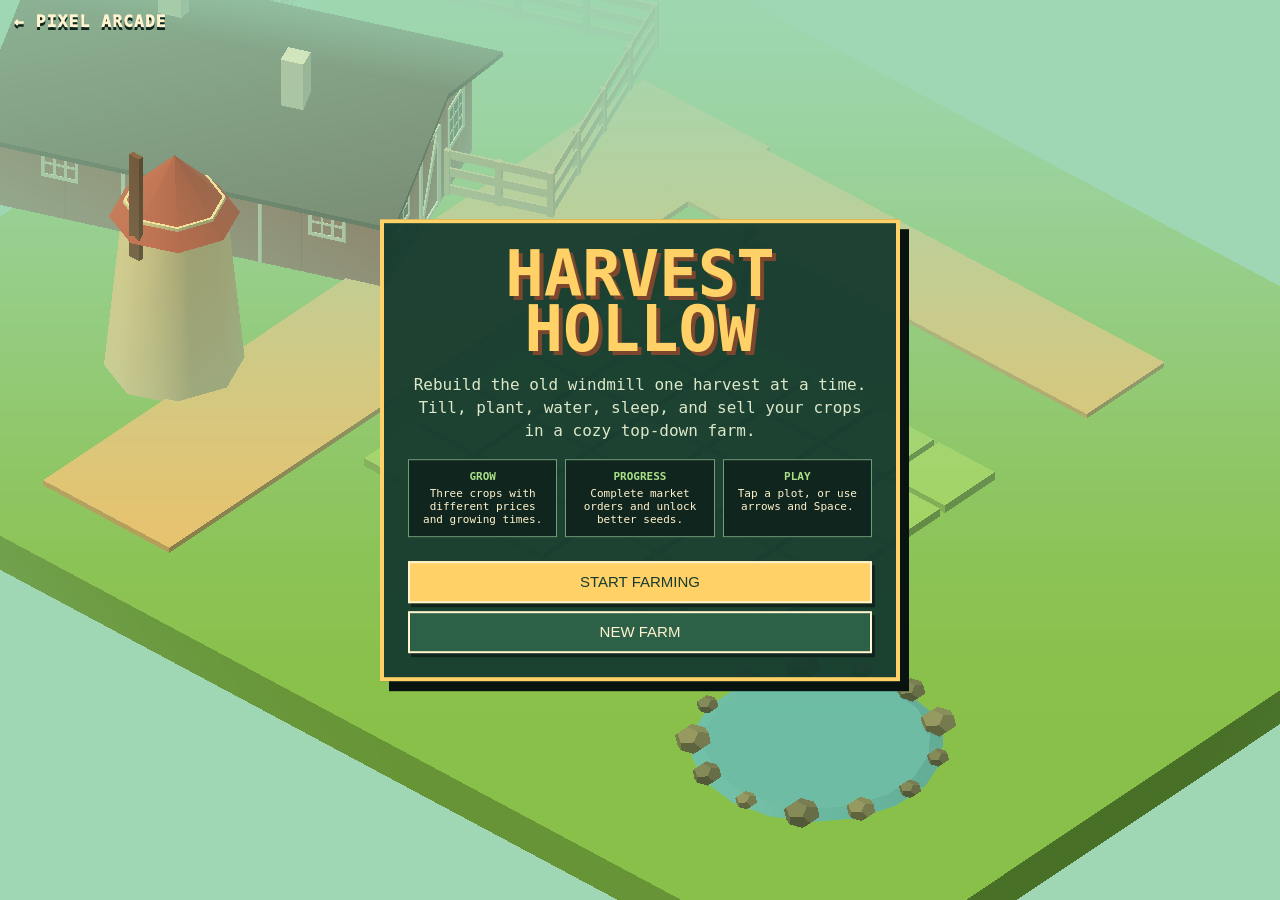
==== farmstead/index.html @ 1263f954 "[verified] feat: add Harvest Hollow farming simulator" ====
<!doctype html>
<html lang="en">
<head>
<meta charset="utf-8">
<meta name="viewport" content="width=device-width,initial-scale=1">
<meta name="theme-color" content="#183a2b">
<title>Harvest Hollow</title>
<style>
:root{color-scheme:dark;--ink:#10251d;--panel:#173c2fef;--cream:#fff4cf;--gold:#ffd166;--leaf:#8bd450;--soil:#8d5a3b;--blue:#65c5e8;--red:#ed6a5a}*{box-sizing:border-box}html,body{margin:0;width:100%;height:100%;overflow:hidden;background:#10251d;color:var(--cream);font-family:ui-monospace,SFMono-Regular,Consolas,monospace}.shell,#game{width:100%;height:100%}.shell{position:relative}#game{display:block;touch-action:none}.hud{position:absolute;inset:0;pointer-events:none}.brand{position:absolute;left:14px;top:12px;color:var(--cream);font-weight:1000;letter-spacing:.08em;text-decoration:none;text-shadow:0 3px #10251d;pointer-events:auto}.stats{position:absolute;left:50%;top:10px;display:flex;gap:9px;transform:translateX(-50%)}.stat{min-width:98px;padding:8px 11px;text-align:center;background:var(--panel);border:2px solid #d4e8b7;box-shadow:4px 5px #10251daa}.stat small{display:block;color:#aadf87;font-size:10px}.stat strong{font-size:15px}.quest{position:absolute;left:14px;top:52px;width:210px;padding:12px;background:var(--panel);border:2px solid var(--gold);box-shadow:4px 5px #10251daa}.quest small{color:var(--gold);font-weight:900}.quest p{margin:5px 0;font-size:12px;line-height:1.35}.progress{height:8px;background:#0d2119;border:1px solid #d4e8b7}.progress span{display:block;height:100%;width:0;background:linear-gradient(90deg,#8bd450,#ffd166)}.actions{position:absolute;right:14px;top:52px;display:grid;width:158px;gap:7px;pointer-events:auto}.actions button,.tool,.panel button{min-height:42px;padding:8px;border:2px solid #fff4cf;background:#2c6047;color:#fff4cf;font:900 12px inherit;cursor:pointer;box-shadow:3px 4px #10251d}.actions button:hover,.tool:hover,.panel button:hover{filter:brightness(1.14)}.toolbelt{position:absolute;left:50%;bottom:14px;display:flex;gap:7px;max-width:calc(100% - 24px);padding:8px;transform:translateX(-50%);background:#173c2fd9;border:3px solid #d4e8b7;box-shadow:6px 7px #10251daa;pointer-events:auto}.tool{position:relative;min-width:82px}.tool.active{color:#173c2f;background:var(--gold);border-color:#fff}.tool:disabled{opacity:.38;cursor:not-allowed}.tool span{display:block;margin-top:2px;font-size:9px;opacity:.8}.pause-toggle{position:absolute;right:14px;bottom:16px;width:46px;height:46px;border:2px solid #fff4cf;border-radius:50%;background:#173c2f;color:#fff4cf;font-weight:1000;pointer-events:auto}.message{position:absolute;left:50%;bottom:92px;max-width:min(480px,calc(100% - 30px));padding:9px 14px;transform:translateX(-50%);background:#10251dea;border:2px solid var(--gold);font-size:12px;font-weight:900;text-align:center;opacity:0;transition:opacity .18s}.message.show{opacity:1}.panel{position:absolute;left:50%;top:50%;width:min(520px,calc(100% - 24px));max-height:calc(100% - 24px);overflow:auto;transform:translate(-50%,-50%);padding:24px;background:#173c2ff5;border:4px solid var(--gold);box-shadow:9px 10px #08130f;text-align:center;pointer-events:auto}.panel h1{margin:0;color:var(--gold);font-size:clamp(38px,8vw,64px);line-height:.86;text-shadow:4px 4px #7d472d}.panel h2{color:#aadf87}.panel p{line-height:1.45;color:#dce8c9}.panel button{width:100%;margin-top:8px;background:var(--gold);color:#173c2f;font-size:15px}.panel .secondary{background:#2c6047;color:var(--cream)}.features{display:grid;grid-template-columns:repeat(3,1fr);gap:8px;margin:16px 0}.feature{padding:10px;background:#10251d;border:1px solid #6f9e78;font-size:11px}.feature strong{display:block;color:#aadf87;margin-bottom:4px}.hidden{display:none!important}
@media(max-width:780px){.brand{font-size:10px}.stats{top:40px;width:calc(100% - 16px);gap:4px}.stat{min-width:0;flex:1;padding:6px 3px}.stat strong{font-size:12px}.quest{left:8px;top:96px;width:170px;padding:8px}.quest p{font-size:10px}.actions{right:8px;top:96px;width:128px}.actions button{min-height:38px;font-size:10px}.toolbelt{bottom:7px;display:grid;grid-template-columns:repeat(6,minmax(0,1fr));gap:3px;width:calc(100% - 12px);max-width:none;padding:5px}.tool{min-width:0;min-height:44px;padding:4px 2px;font-size:9px}.pause-toggle{right:7px;bottom:64px;width:40px;height:40px}.message{bottom:64px}.panel{padding:16px}.features{grid-template-columns:1fr}.panel h1{font-size:40px}}
@media(max-width:430px){.quest{width:148px}.actions{width:112px}.actions button{padding:4px}.stat small{font-size:8px}.stat strong{font-size:10px}}
.menu-mode .stats,.menu-mode .quest,.menu-mode .actions,.menu-mode .toolbelt,.menu-mode .pause-toggle,.menu-mode .message{display:none!important}
</style>
</head>
<body class="menu-mode"><main class="shell"><canvas id="game" aria-label="Top-down 3D farming game"></canvas><div class="hud">
<a class="brand" href="/">← PIXEL ARCADE</a>
<div class="stats"><div class="stat"><small>DAY · WEATHER</small><strong><span id="day">1</span> · <span id="weather">SUNNY</span></strong></div><div class="stat"><small>COINS</small><strong>◈ <span id="coins">60</span></strong></div><div class="stat"><small>ENERGY</small><strong><span id="energy">14</span>/14</strong></div></div>
<section class="quest"><small>MARKET REQUEST</small><p id="order-text">3 turnips → 35 coins</p><button id="deliver-order" type="button">DELIVER ORDER</button><small>WINDMILL FUND · <span id="earnings">0</span>/350</small><div class="progress"><span id="goal-progress"></span></div></section>
<div class="actions"><button id="buy-turnip" type="button">BUY TURNIP · 8</button><button id="buy-carrot" type="button">CARROT · DAY 2</button><button id="buy-pumpkin" type="button">PUMPKIN · DAY 4</button><button id="sell-all" type="button">SELL BASKET</button><button id="end-day" type="button">SLEEP / NEXT DAY</button></div>
<div id="toolbelt" class="toolbelt"><button id="tool-hoe" class="tool active" data-tool="hoe">HOE<span>1</span></button><button id="tool-water" class="tool" data-tool="water">WATER<span>2</span></button><button id="tool-turnip" class="tool" data-tool="turnip">TURNIP<span id="turnip-count">6</span></button><button id="tool-carrot" class="tool" data-tool="carrot">CARROT<span id="carrot-count">0</span></button><button id="tool-pumpkin" class="tool" data-tool="pumpkin">PUMPKIN<span id="pumpkin-count">0</span></button><button id="tool-harvest" class="tool" data-tool="harvest">HARVEST<span>6</span></button></div>
<button id="pause-toggle" class="pause-toggle" type="button" aria-label="Pause game">Ⅱ</button><div id="message" class="message"></div>
<section id="menu" class="panel"><h1>HARVEST<br>HOLLOW</h1><p>Rebuild the old windmill one harvest at a time. Till, plant, water, sleep, and sell your crops in a cozy top-down farm.</p><div class="features"><div class="feature"><strong>GROW</strong>Three crops with different prices and growing times.</div><div class="feature"><strong>PROGRESS</strong>Complete market orders and unlock better seeds.</div><div class="feature"><strong>PLAY</strong>Tap a plot, or use arrows and Space.</div></div><button id="start" type="button">START FARMING</button><button id="new-game" class="secondary" type="button">NEW FARM</button></section>
<section id="pause" class="panel hidden"><h1>PAUSED</h1><p>Your crops and farmer are waiting.</p><button id="resume" type="button">KEEP FARMING</button><button class="secondary menu-return" type="button">MAIN MENU</button></section>
<section id="complete" class="panel hidden"><h1>WINDMILL<br>RESTORED!</h1><p>You brought Harvest Hollow back to life. Keep farming—the market will always have another order.</p><button id="continue" type="button">CONTINUE FARMING</button><button class="secondary menu-return" type="button">MAIN MENU</button></section>
</div></main>
<script>window.__errors=[];addEventListener('error',e=>window.__errors.push(String(e.error||e.message)));addEventListener('unhandledrejection',e=>window.__errors.push(String(e.reason)));window.__game={ready:false,state:'LOADING'};</script><script type="module">import './game.js';</script></body></html>
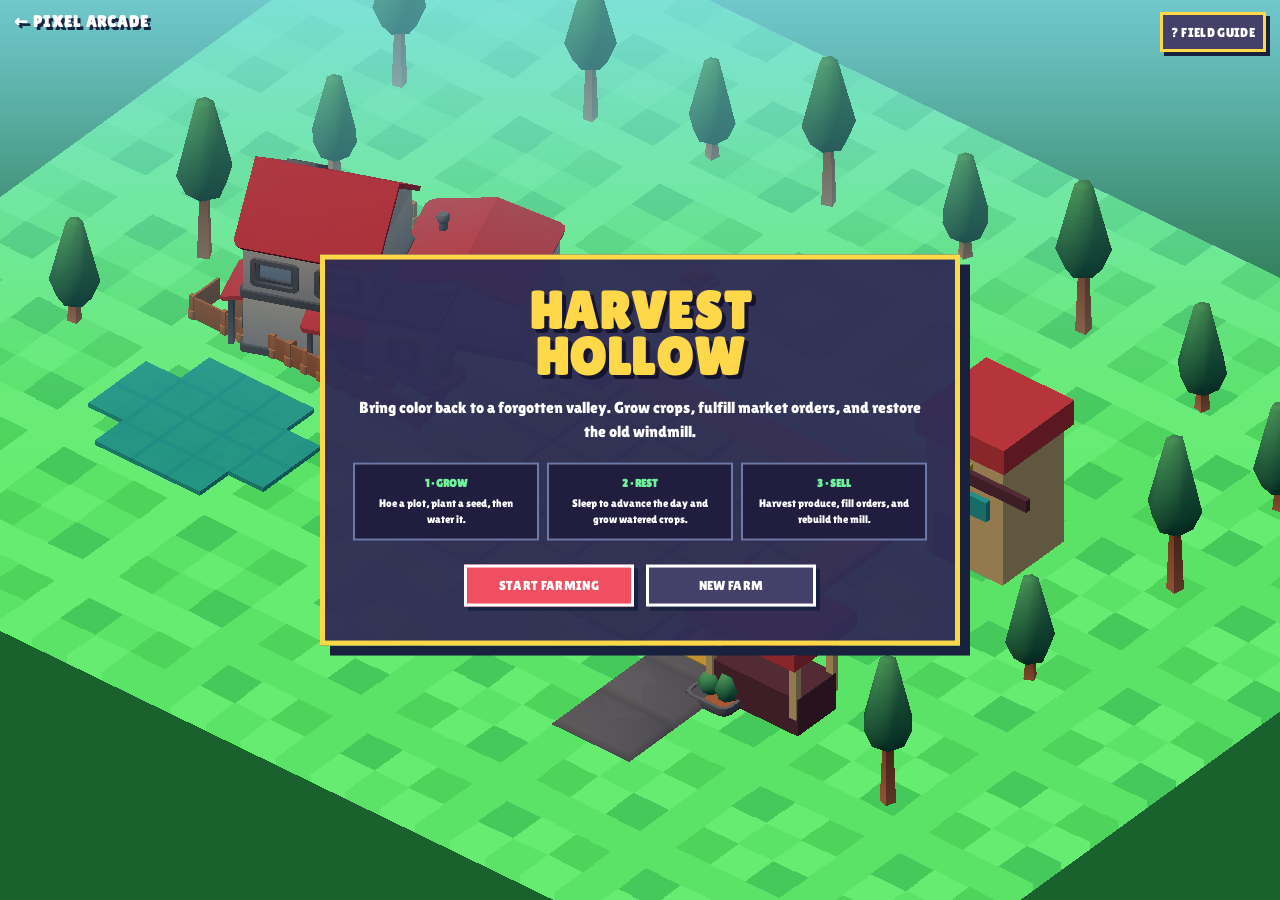
==== commit 3ed37f2e: "[verified] feat: redesign Harvest Hollow as voxel farm" ====
--- a/farmstead/index.html
+++ b/farmstead/index.html
@@ -3,24 +3,26 @@
 <head>
 <meta charset="utf-8">
 <meta name="viewport" content="width=device-width,initial-scale=1">
-<meta name="theme-color" content="#183a2b">
+<meta name="theme-color" content="#44cf70">
 <title>Harvest Hollow</title>
 <style>
-:root{color-scheme:dark;--ink:#10251d;--panel:#173c2fef;--cream:#fff4cf;--gold:#ffd166;--leaf:#8bd450;--soil:#8d5a3b;--blue:#65c5e8;--red:#ed6a5a}*{box-sizing:border-box}html,body{margin:0;width:100%;height:100%;overflow:hidden;background:#10251d;color:var(--cream);font-family:ui-monospace,SFMono-Regular,Consolas,monospace}.shell,#game{width:100%;height:100%}.shell{position:relative}#game{display:block;touch-action:none}.hud{position:absolute;inset:0;pointer-events:none}.brand{position:absolute;left:14px;top:12px;color:var(--cream);font-weight:1000;letter-spacing:.08em;text-decoration:none;text-shadow:0 3px #10251d;pointer-events:auto}.stats{position:absolute;left:50%;top:10px;display:flex;gap:9px;transform:translateX(-50%)}.stat{min-width:98px;padding:8px 11px;text-align:center;background:var(--panel);border:2px solid #d4e8b7;box-shadow:4px 5px #10251daa}.stat small{display:block;color:#aadf87;font-size:10px}.stat strong{font-size:15px}.quest{position:absolute;left:14px;top:52px;width:210px;padding:12px;background:var(--panel);border:2px solid var(--gold);box-shadow:4px 5px #10251daa}.quest small{color:var(--gold);font-weight:900}.quest p{margin:5px 0;font-size:12px;line-height:1.35}.progress{height:8px;background:#0d2119;border:1px solid #d4e8b7}.progress span{display:block;height:100%;width:0;background:linear-gradient(90deg,#8bd450,#ffd166)}.actions{position:absolute;right:14px;top:52px;display:grid;width:158px;gap:7px;pointer-events:auto}.actions button,.tool,.panel button{min-height:42px;padding:8px;border:2px solid #fff4cf;background:#2c6047;color:#fff4cf;font:900 12px inherit;cursor:pointer;box-shadow:3px 4px #10251d}.actions button:hover,.tool:hover,.panel button:hover{filter:brightness(1.14)}.toolbelt{position:absolute;left:50%;bottom:14px;display:flex;gap:7px;max-width:calc(100% - 24px);padding:8px;transform:translateX(-50%);background:#173c2fd9;border:3px solid #d4e8b7;box-shadow:6px 7px #10251daa;pointer-events:auto}.tool{position:relative;min-width:82px}.tool.active{color:#173c2f;background:var(--gold);border-color:#fff}.tool:disabled{opacity:.38;cursor:not-allowed}.tool span{display:block;margin-top:2px;font-size:9px;opacity:.8}.pause-toggle{position:absolute;right:14px;bottom:16px;width:46px;height:46px;border:2px solid #fff4cf;border-radius:50%;background:#173c2f;color:#fff4cf;font-weight:1000;pointer-events:auto}.message{position:absolute;left:50%;bottom:92px;max-width:min(480px,calc(100% - 30px));padding:9px 14px;transform:translateX(-50%);background:#10251dea;border:2px solid var(--gold);font-size:12px;font-weight:900;text-align:center;opacity:0;transition:opacity .18s}.message.show{opacity:1}.panel{position:absolute;left:50%;top:50%;width:min(520px,calc(100% - 24px));max-height:calc(100% - 24px);overflow:auto;transform:translate(-50%,-50%);padding:24px;background:#173c2ff5;border:4px solid var(--gold);box-shadow:9px 10px #08130f;text-align:center;pointer-events:auto}.panel h1{margin:0;color:var(--gold);font-size:clamp(38px,8vw,64px);line-height:.86;text-shadow:4px 4px #7d472d}.panel h2{color:#aadf87}.panel p{line-height:1.45;color:#dce8c9}.panel button{width:100%;margin-top:8px;background:var(--gold);color:#173c2f;font-size:15px}.panel .secondary{background:#2c6047;color:var(--cream)}.features{display:grid;grid-template-columns:repeat(3,1fr);gap:8px;margin:16px 0}.feature{padding:10px;background:#10251d;border:1px solid #6f9e78;font-size:11px}.feature strong{display:block;color:#aadf87;margin-bottom:4px}.hidden{display:none!important}
-@media(max-width:780px){.brand{font-size:10px}.stats{top:40px;width:calc(100% - 16px);gap:4px}.stat{min-width:0;flex:1;padding:6px 3px}.stat strong{font-size:12px}.quest{left:8px;top:96px;width:170px;padding:8px}.quest p{font-size:10px}.actions{right:8px;top:96px;width:128px}.actions button{min-height:38px;font-size:10px}.toolbelt{bottom:7px;display:grid;grid-template-columns:repeat(6,minmax(0,1fr));gap:3px;width:calc(100% - 12px);max-width:none;padding:5px}.tool{min-width:0;min-height:44px;padding:4px 2px;font-size:9px}.pause-toggle{right:7px;bottom:64px;width:40px;height:40px}.message{bottom:64px}.panel{padding:16px}.features{grid-template-columns:1fr}.panel h1{font-size:40px}}
-@media(max-width:430px){.quest{width:148px}.actions{width:112px}.actions button{padding:4px}.stat small{font-size:8px}.stat strong{font-size:10px}}
-.menu-mode .stats,.menu-mode .quest,.menu-mode .actions,.menu-mode .toolbelt,.menu-mode .pause-toggle,.menu-mode .message{display:none!important}
+@font-face{font-family:'Lilita One';src:url('./assets/fonts/LilitaOne-Regular.ttf') format('truetype');font-style:normal;font-weight:400;font-display:swap}
+:root{color-scheme:dark;--ink:#18213e;--panel:#202a52f2;--cream:#ffffff;--gold:#ffd84a;--leaf:#70f29b;--soil:#a95843;--blue:#32cbd8;--coral:#f04f61;--lav:#6f79a8}*{box-sizing:border-box}html,body{margin:0;width:100%;height:100%;overflow:hidden;background:var(--ink);color:var(--cream);font-family:'Lilita One',system-ui,sans-serif}button{font-family:'Lilita One',system-ui,sans-serif;letter-spacing:.025em}.shell,#game{width:100%;height:100%}.shell{position:relative}#game{display:block;touch-action:none;image-rendering:auto}.hud{position:absolute;inset:0;pointer-events:none}.brand{position:absolute;left:14px;top:12px;color:var(--cream);font-weight:1000;letter-spacing:.08em;text-decoration:none;text-shadow:3px 3px var(--ink);pointer-events:auto}.stats{position:absolute;left:50%;top:10px;display:flex;gap:8px;transform:translateX(-50%)}.stat{min-width:104px;padding:8px 11px;text-align:center;background:var(--panel);border:3px solid var(--gold);box-shadow:5px 5px var(--ink)}.stat small{display:block;color:var(--leaf);font-size:10px}.stat strong{font-size:15px}.quest{pointer-events:auto;position:absolute;left:14px;top:54px;width:210px;padding:12px;background:var(--panel);border:3px solid var(--gold);box-shadow:5px 5px var(--ink)}.quest small{color:var(--gold);font-weight:900}.quest p{margin:5px 0;font-size:12px;line-height:1.35}#deliver-order{display:block;width:100%;min-height:32px;margin:5px 0 7px;padding:4px 6px;border:2px solid var(--cream);background:#626282;color:var(--cream);cursor:pointer;box-shadow:3px 3px var(--ink)}.progress{height:9px;background:#17142e;border:2px solid var(--cream)}.progress span{display:block;height:100%;width:0;background:linear-gradient(90deg,var(--leaf),var(--gold))}.actions{position:absolute;right:14px;top:99px;display:grid;width:160px;gap:7px;pointer-events:auto}.actions button,.tool,.panel button,.guide-button{min-height:42px;padding:8px;border:3px solid var(--cream);background:#44406a;color:var(--cream);font:900 12px inherit;cursor:pointer;box-shadow:4px 4px var(--ink)}.actions button:hover,.tool:hover,.panel button:hover,.guide-button:hover{background:#5b5683}.guide-button{position:absolute;right:14px;top:12px;pointer-events:auto;border-color:var(--gold);min-height:40px}.toolbelt{position:absolute;left:50%;bottom:14px;display:flex;gap:6px;max-width:calc(100% - 24px);padding:8px;transform:translateX(-50%);background:var(--panel);border:3px solid var(--gold);box-shadow:6px 6px var(--ink);pointer-events:auto}.tool{position:relative;min-width:82px;min-height:50px}.tool span{display:block;color:var(--leaf);font-size:10px}.tool.active{background:var(--coral);border-color:var(--gold);transform:translateY(-3px)}button:disabled{opacity:.45;cursor:not-allowed}.pause-toggle{position:absolute;right:16px;bottom:16px;width:44px;height:44px;border:3px solid var(--gold);background:var(--panel);color:var(--cream);font:bold 19px inherit;box-shadow:4px 4px var(--ink);pointer-events:auto}.message{position:absolute;left:50%;bottom:90px;max-width:min(520px,calc(100% - 28px));padding:10px 14px;transform:translate(-50%,16px);opacity:0;background:var(--panel);border:3px solid var(--gold);box-shadow:4px 4px var(--ink);font-weight:900;text-align:center;transition:.15s}.message.show{opacity:1;transform:translate(-50%,0)}.panel{position:absolute;left:50%;top:50%;width:min(640px,calc(100% - 28px));padding:28px;transform:translate(-50%,-50%);background:#302d56f5;border:5px solid var(--gold);box-shadow:10px 10px var(--ink);text-align:center;pointer-events:auto}.panel.hidden{display:none}.panel h1{margin:0;color:var(--gold);font-size:52px;line-height:.88;letter-spacing:.03em;text-shadow:4px 4px #15142e}.panel p{line-height:1.55}.panel button{margin:6px;min-width:170px;background:var(--coral)}.panel button.secondary{background:#44406a}.features{display:grid;grid-template-columns:repeat(3,1fr);gap:8px;margin:18px 0}.feature{padding:11px;background:#201d3e;border:2px solid var(--lav);font-size:11px;line-height:1.45}.feature strong{display:block;color:var(--leaf);margin-bottom:4px}.guide-panel{text-align:left}.guide-panel h1{text-align:center;font-size:42px}.guide-grid{display:grid;grid-template-columns:repeat(2,1fr);gap:10px;margin:16px 0}.guide-step{padding:12px;background:#201d3e;border:2px solid var(--lav);font-size:12px;line-height:1.5}.guide-step strong{display:block;color:var(--gold);font-size:14px}.tutorial{position:absolute;left:14px;bottom:94px;width:min(430px,calc(100% - 24px));padding:16px;transform:none;background:#302d56f7;border:4px solid var(--gold);box-shadow:7px 7px var(--ink);pointer-events:auto}.tutorial.hidden{display:none}.tutorial small{color:var(--leaf);font-weight:900}.tutorial h2{margin:4px 0 8px;color:var(--gold);font-size:18px}.tutorial p{margin:0 0 10px;font-size:12px;line-height:1.45}.tutorial button{padding:8px 12px;border:2px solid var(--cream);background:var(--coral);color:white;font:bold 11px inherit;cursor:pointer}.tutorial .skip{float:right;background:#44406a}.menu-mode .stats,.menu-mode .quest,.menu-mode .actions,.menu-mode .toolbelt,.menu-mode .pause-toggle,.menu-mode .message{display:none!important}
+@media(max-width:780px){.brand{font-size:10px}.guide-button{top:8px;right:8px;min-height:34px;padding:5px 8px;font-size:9px}.stats{top:42px;width:calc(100% - 16px);gap:4px}.stat{min-width:0;flex:1;padding:6px 3px;border-width:2px}.stat strong{font-size:11px}.quest{left:8px;top:94px;width:158px;padding:8px;border-width:2px}.quest p{font-size:9px}.actions{right:8px;top:94px;width:118px}.actions button{min-height:36px;padding:4px;font-size:9px;border-width:2px}.toolbelt{bottom:7px;display:grid;grid-template-columns:repeat(6,minmax(0,1fr));gap:3px;width:calc(100% - 12px);max-width:none;padding:5px;border-width:2px}.tool{min-width:0;min-height:44px;padding:4px 1px;font-size:8px;border-width:2px}.pause-toggle{right:7px;bottom:62px;width:40px;height:40px}.message{bottom:62px}.panel{padding:16px}.panel h1{font-size:38px}.features,.guide-grid{grid-template-columns:1fr}.tutorial{left:50%;bottom:62px;padding:12px;transform:translateX(-50%)}.tutorial h2{font-size:15px}.tutorial p{font-size:10px}}
 </style>
 </head>
-<body class="menu-mode"><main class="shell"><canvas id="game" aria-label="Top-down 3D farming game"></canvas><div class="hud">
+<body class="menu-mode" data-aesthetic="voxel-farm"><main class="shell"><canvas id="game" aria-label="Colorful 3D voxel farming game"></canvas><div class="hud">
 <a class="brand" href="/">← PIXEL ARCADE</a>
 <div class="stats"><div class="stat"><small>DAY · WEATHER</small><strong><span id="day">1</span> · <span id="weather">SUNNY</span></strong></div><div class="stat"><small>COINS</small><strong>◈ <span id="coins">60</span></strong></div><div class="stat"><small>ENERGY</small><strong><span id="energy">14</span>/14</strong></div></div>
-<section class="quest"><small>MARKET REQUEST</small><p id="order-text">3 turnips → 35 coins</p><button id="deliver-order" type="button">DELIVER ORDER</button><small>WINDMILL FUND · <span id="earnings">0</span>/350</small><div class="progress"><span id="goal-progress"></span></div></section>
+<section class="quest"><small>HARVEST BOARD</small><p id="order-text">3 turnips → 35 coins</p><button id="deliver-order" type="button">DELIVER ORDER</button><small>RESTORE THE MILL · <span id="earnings">0</span>/350</small><div class="progress"><span id="goal-progress"></span></div></section>
+<button id="guide-open" class="guide-button" type="button">? FIELD GUIDE</button>
 <div class="actions"><button id="buy-turnip" type="button">BUY TURNIP · 8</button><button id="buy-carrot" type="button">CARROT · DAY 2</button><button id="buy-pumpkin" type="button">PUMPKIN · DAY 4</button><button id="sell-all" type="button">SELL BASKET</button><button id="end-day" type="button">SLEEP / NEXT DAY</button></div>
 <div id="toolbelt" class="toolbelt"><button id="tool-hoe" class="tool active" data-tool="hoe">HOE<span>1</span></button><button id="tool-water" class="tool" data-tool="water">WATER<span>2</span></button><button id="tool-turnip" class="tool" data-tool="turnip">TURNIP<span id="turnip-count">6</span></button><button id="tool-carrot" class="tool" data-tool="carrot">CARROT<span id="carrot-count">0</span></button><button id="tool-pumpkin" class="tool" data-tool="pumpkin">PUMPKIN<span id="pumpkin-count">0</span></button><button id="tool-harvest" class="tool" data-tool="harvest">HARVEST<span>6</span></button></div>
 <button id="pause-toggle" class="pause-toggle" type="button" aria-label="Pause game">Ⅱ</button><div id="message" class="message"></div>
-<section id="menu" class="panel"><h1>HARVEST<br>HOLLOW</h1><p>Rebuild the old windmill one harvest at a time. Till, plant, water, sleep, and sell your crops in a cozy top-down farm.</p><div class="features"><div class="feature"><strong>GROW</strong>Three crops with different prices and growing times.</div><div class="feature"><strong>PROGRESS</strong>Complete market orders and unlock better seeds.</div><div class="feature"><strong>PLAY</strong>Tap a plot, or use arrows and Space.</div></div><button id="start" type="button">START FARMING</button><button id="new-game" class="secondary" type="button">NEW FARM</button></section>
+<section id="menu" class="panel"><h1>HARVEST<br>HOLLOW</h1><p>Bring color back to a forgotten valley. Grow crops, fulfill market orders, and restore the old windmill.</p><div class="features"><div class="feature"><strong>1 · GROW</strong>Hoe a plot, plant a seed, then water it.</div><div class="feature"><strong>2 · REST</strong>Sleep to advance the day and grow watered crops.</div><div class="feature"><strong>3 · SELL</strong>Harvest produce, fill orders, and rebuild the mill.</div></div><button id="start" type="button">START FARMING</button><button id="new-game" class="secondary" type="button">NEW FARM</button></section>
 <section id="pause" class="panel hidden"><h1>PAUSED</h1><p>Your crops and farmer are waiting.</p><button id="resume" type="button">KEEP FARMING</button><button class="secondary menu-return" type="button">MAIN MENU</button></section>
 <section id="complete" class="panel hidden"><h1>WINDMILL<br>RESTORED!</h1><p>You brought Harvest Hollow back to life. Keep farming—the market will always have another order.</p><button id="continue" type="button">CONTINUE FARMING</button><button class="secondary menu-return" type="button">MAIN MENU</button></section>
+<section id="field-guide" class="panel guide-panel hidden"><h1>FIELD GUIDE</h1><div class="guide-grid"><div class="guide-step"><strong>1 · HOE</strong>Select HOE, then tap a grass plot.</div><div class="guide-step"><strong>2 · PLANT</strong>Select a seed and tap tilled soil.</div><div class="guide-step"><strong>3 · WATER</strong>Water every planted crop before sleeping.</div><div class="guide-step"><strong>4 · REST</strong>Use SLEEP / NEXT DAY to grow watered crops.</div><div class="guide-step"><strong>5 · HARVEST</strong>Pick mature crops, then sell or deliver orders.</div></div><p><b>Desktop:</b> arrows/WASD select plots, 1–6 choose tools, Space acts, P pauses.<br><b>Mobile:</b> choose a tool and tap a plot.</p><button id="guide-close" type="button">BACK TO FARM</button></section>
+<section id="tutorial" class="tutorial hidden"><small id="tutorial-progress">FIRST HARVEST · 1/5</small><h2 id="tutorial-title">HOE YOUR FIRST PLOT</h2><p id="tutorial-copy">Select HOE, then tap the glowing field plot.</p><button id="tutorial-next" type="button">NEXT TIP</button><button id="tutorial-skip" class="skip" type="button">SKIP GUIDE</button></section>
 </div></main>
 <script>window.__errors=[];addEventListener('error',e=>window.__errors.push(String(e.error||e.message)));addEventListener('unhandledrejection',e=>window.__errors.push(String(e.reason)));window.__game={ready:false,state:'LOADING'};</script><script type="module">import './game.js';</script></body></html>
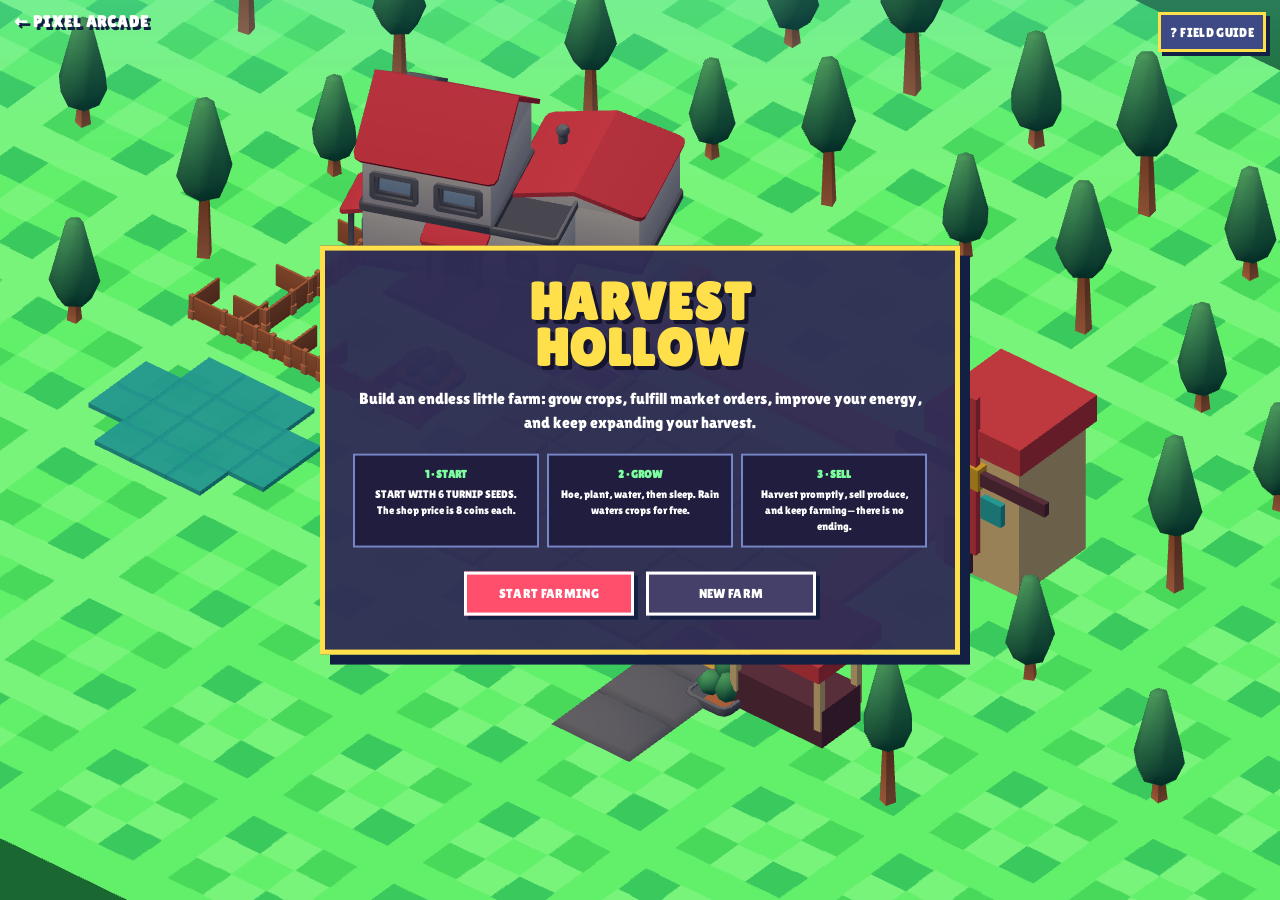
==== commit 58100962: "[verified] feat: expand Harvest Hollow endless farming" ====
--- a/farmstead/index.html
+++ b/farmstead/index.html
@@ -7,22 +7,22 @@
 <title>Harvest Hollow</title>
 <style>
 @font-face{font-family:'Lilita One';src:url('./assets/fonts/LilitaOne-Regular.ttf') format('truetype');font-style:normal;font-weight:400;font-display:swap}
-:root{color-scheme:dark;--ink:#18213e;--panel:#202a52f2;--cream:#ffffff;--gold:#ffd84a;--leaf:#70f29b;--soil:#a95843;--blue:#32cbd8;--coral:#f04f61;--lav:#6f79a8}*{box-sizing:border-box}html,body{margin:0;width:100%;height:100%;overflow:hidden;background:var(--ink);color:var(--cream);font-family:'Lilita One',system-ui,sans-serif}button{font-family:'Lilita One',system-ui,sans-serif;letter-spacing:.025em}.shell,#game{width:100%;height:100%}.shell{position:relative}#game{display:block;touch-action:none;image-rendering:auto}.hud{position:absolute;inset:0;pointer-events:none}.brand{position:absolute;left:14px;top:12px;color:var(--cream);font-weight:1000;letter-spacing:.08em;text-decoration:none;text-shadow:3px 3px var(--ink);pointer-events:auto}.stats{position:absolute;left:50%;top:10px;display:flex;gap:8px;transform:translateX(-50%)}.stat{min-width:104px;padding:8px 11px;text-align:center;background:var(--panel);border:3px solid var(--gold);box-shadow:5px 5px var(--ink)}.stat small{display:block;color:var(--leaf);font-size:10px}.stat strong{font-size:15px}.quest{pointer-events:auto;position:absolute;left:14px;top:54px;width:210px;padding:12px;background:var(--panel);border:3px solid var(--gold);box-shadow:5px 5px var(--ink)}.quest small{color:var(--gold);font-weight:900}.quest p{margin:5px 0;font-size:12px;line-height:1.35}#deliver-order{display:block;width:100%;min-height:32px;margin:5px 0 7px;padding:4px 6px;border:2px solid var(--cream);background:#626282;color:var(--cream);cursor:pointer;box-shadow:3px 3px var(--ink)}.progress{height:9px;background:#17142e;border:2px solid var(--cream)}.progress span{display:block;height:100%;width:0;background:linear-gradient(90deg,var(--leaf),var(--gold))}.actions{position:absolute;right:14px;top:99px;display:grid;width:160px;gap:7px;pointer-events:auto}.actions button,.tool,.panel button,.guide-button{min-height:42px;padding:8px;border:3px solid var(--cream);background:#44406a;color:var(--cream);font:900 12px inherit;cursor:pointer;box-shadow:4px 4px var(--ink)}.actions button:hover,.tool:hover,.panel button:hover,.guide-button:hover{background:#5b5683}.guide-button{position:absolute;right:14px;top:12px;pointer-events:auto;border-color:var(--gold);min-height:40px}.toolbelt{position:absolute;left:50%;bottom:14px;display:flex;gap:6px;max-width:calc(100% - 24px);padding:8px;transform:translateX(-50%);background:var(--panel);border:3px solid var(--gold);box-shadow:6px 6px var(--ink);pointer-events:auto}.tool{position:relative;min-width:82px;min-height:50px}.tool span{display:block;color:var(--leaf);font-size:10px}.tool.active{background:var(--coral);border-color:var(--gold);transform:translateY(-3px)}button:disabled{opacity:.45;cursor:not-allowed}.pause-toggle{position:absolute;right:16px;bottom:16px;width:44px;height:44px;border:3px solid var(--gold);background:var(--panel);color:var(--cream);font:bold 19px inherit;box-shadow:4px 4px var(--ink);pointer-events:auto}.message{position:absolute;left:50%;bottom:90px;max-width:min(520px,calc(100% - 28px));padding:10px 14px;transform:translate(-50%,16px);opacity:0;background:var(--panel);border:3px solid var(--gold);box-shadow:4px 4px var(--ink);font-weight:900;text-align:center;transition:.15s}.message.show{opacity:1;transform:translate(-50%,0)}.panel{position:absolute;left:50%;top:50%;width:min(640px,calc(100% - 28px));padding:28px;transform:translate(-50%,-50%);background:#302d56f5;border:5px solid var(--gold);box-shadow:10px 10px var(--ink);text-align:center;pointer-events:auto}.panel.hidden{display:none}.panel h1{margin:0;color:var(--gold);font-size:52px;line-height:.88;letter-spacing:.03em;text-shadow:4px 4px #15142e}.panel p{line-height:1.55}.panel button{margin:6px;min-width:170px;background:var(--coral)}.panel button.secondary{background:#44406a}.features{display:grid;grid-template-columns:repeat(3,1fr);gap:8px;margin:18px 0}.feature{padding:11px;background:#201d3e;border:2px solid var(--lav);font-size:11px;line-height:1.45}.feature strong{display:block;color:var(--leaf);margin-bottom:4px}.guide-panel{text-align:left}.guide-panel h1{text-align:center;font-size:42px}.guide-grid{display:grid;grid-template-columns:repeat(2,1fr);gap:10px;margin:16px 0}.guide-step{padding:12px;background:#201d3e;border:2px solid var(--lav);font-size:12px;line-height:1.5}.guide-step strong{display:block;color:var(--gold);font-size:14px}.tutorial{position:absolute;left:14px;bottom:94px;width:min(430px,calc(100% - 24px));padding:16px;transform:none;background:#302d56f7;border:4px solid var(--gold);box-shadow:7px 7px var(--ink);pointer-events:auto}.tutorial.hidden{display:none}.tutorial small{color:var(--leaf);font-weight:900}.tutorial h2{margin:4px 0 8px;color:var(--gold);font-size:18px}.tutorial p{margin:0 0 10px;font-size:12px;line-height:1.45}.tutorial button{padding:8px 12px;border:2px solid var(--cream);background:var(--coral);color:white;font:bold 11px inherit;cursor:pointer}.tutorial .skip{float:right;background:#44406a}.menu-mode .stats,.menu-mode .quest,.menu-mode .actions,.menu-mode .toolbelt,.menu-mode .pause-toggle,.menu-mode .message{display:none!important}
-@media(max-width:780px){.brand{font-size:10px}.guide-button{top:8px;right:8px;min-height:34px;padding:5px 8px;font-size:9px}.stats{top:42px;width:calc(100% - 16px);gap:4px}.stat{min-width:0;flex:1;padding:6px 3px;border-width:2px}.stat strong{font-size:11px}.quest{left:8px;top:94px;width:158px;padding:8px;border-width:2px}.quest p{font-size:9px}.actions{right:8px;top:94px;width:118px}.actions button{min-height:36px;padding:4px;font-size:9px;border-width:2px}.toolbelt{bottom:7px;display:grid;grid-template-columns:repeat(6,minmax(0,1fr));gap:3px;width:calc(100% - 12px);max-width:none;padding:5px;border-width:2px}.tool{min-width:0;min-height:44px;padding:4px 1px;font-size:8px;border-width:2px}.pause-toggle{right:7px;bottom:62px;width:40px;height:40px}.message{bottom:62px}.panel{padding:16px}.panel h1{font-size:38px}.features,.guide-grid{grid-template-columns:1fr}.tutorial{left:50%;bottom:62px;padding:12px;transform:translateX(-50%)}.tutorial h2{font-size:15px}.tutorial p{font-size:10px}}
+:root{color-scheme:dark;--ink:#132044;--panel:#1b2858f5;--cream:#ffffff;--gold:#ffe04b;--leaf:#7dff9d;--soil:#bd543e;--blue:#28d9eb;--coral:#ff4f6d;--lav:#7786c7}*{box-sizing:border-box}html,body{margin:0;width:100%;height:100%;overflow:hidden;background:var(--ink);color:var(--cream);font-family:'Lilita One',system-ui,sans-serif}button{font-family:'Lilita One',system-ui,sans-serif;letter-spacing:.025em}.shell,#game{width:100%;height:100%}.shell{position:relative}#game{display:block;touch-action:none;image-rendering:auto}.hud{position:absolute;inset:0;pointer-events:none}.brand{position:absolute;left:14px;top:12px;color:var(--cream);font-weight:1000;letter-spacing:.08em;text-decoration:none;text-shadow:3px 3px var(--ink);pointer-events:auto}.stats{position:absolute;left:50%;top:10px;display:flex;gap:8px;transform:translateX(-50%)}.stat{min-width:104px;padding:8px 11px;text-align:center;background:var(--panel);border:3px solid var(--gold);box-shadow:5px 5px var(--ink)}.stat small{display:block;color:var(--leaf);font-size:12px}.stat strong{font-size:17px}.quest{pointer-events:auto;position:absolute;left:14px;top:54px;width:210px;padding:12px;background:var(--panel);border:3px solid var(--gold);box-shadow:5px 5px var(--ink)}.quest small{color:var(--gold);font-weight:900}.quest p{margin:6px 0;font-size:14px;line-height:1.35}#deliver-order{display:block;width:100%;min-height:32px;margin:5px 0 7px;padding:4px 6px;border:2px solid var(--cream);background:#626282;color:var(--cream);cursor:pointer;box-shadow:3px 3px var(--ink)}.progress{height:9px;background:#17142e;border:2px solid var(--cream)}.progress span{display:block;height:100%;width:0;background:linear-gradient(90deg,var(--leaf),var(--gold))}.actions{position:absolute;right:14px;top:99px;display:grid;width:160px;gap:7px;pointer-events:auto}.actions button,.tool,.panel button,.guide-button{min-height:44px;padding:9px;border:3px solid var(--cream);background:#3d4a86;color:var(--cream);font:900 13px inherit;cursor:pointer;box-shadow:4px 4px var(--ink)}.actions button:hover,.tool:hover,.panel button:hover,.guide-button:hover{background:#5b5683}.guide-button{position:absolute;right:14px;top:12px;pointer-events:auto;border-color:var(--gold);min-height:40px}.toolbelt{position:absolute;left:50%;bottom:14px;display:flex;gap:6px;max-width:calc(100% - 24px);padding:8px;transform:translateX(-50%);background:var(--panel);border:3px solid var(--gold);box-shadow:6px 6px var(--ink);pointer-events:auto}.tool{position:relative;min-width:82px;min-height:50px}.tool span{display:block;color:var(--leaf);font-size:10px}.tool.active{background:var(--coral);border-color:var(--gold);transform:translateY(-3px)}button:disabled{opacity:.45;cursor:not-allowed}.pause-toggle{position:absolute;right:16px;bottom:16px;width:44px;height:44px;border:3px solid var(--gold);background:var(--panel);color:var(--cream);font:bold 19px inherit;box-shadow:4px 4px var(--ink);pointer-events:auto}.message{position:absolute;left:50%;bottom:90px;max-width:min(520px,calc(100% - 28px));padding:10px 14px;transform:translate(-50%,16px);opacity:0;background:var(--panel);border:3px solid var(--gold);box-shadow:4px 4px var(--ink);font-weight:900;text-align:center;transition:.15s}.message.show{opacity:1;transform:translate(-50%,0)}.panel{position:absolute;left:50%;top:50%;width:min(640px,calc(100% - 28px));padding:28px;transform:translate(-50%,-50%);background:#302d56f5;border:5px solid var(--gold);box-shadow:10px 10px var(--ink);text-align:center;pointer-events:auto}.panel.hidden{display:none}.panel h1{margin:0;color:var(--gold);font-size:52px;line-height:.88;letter-spacing:.03em;text-shadow:4px 4px #15142e}.panel p{line-height:1.55}.panel button{margin:6px;min-width:170px;background:var(--coral)}.panel button.secondary{background:#44406a}.features{display:grid;grid-template-columns:repeat(3,1fr);gap:8px;margin:18px 0}.feature{padding:11px;background:#201d3e;border:2px solid var(--lav);font-size:11px;line-height:1.45}.feature strong{display:block;color:var(--leaf);margin-bottom:4px}.guide-panel{text-align:left}.guide-panel h1{text-align:center;font-size:42px}.guide-grid{display:grid;grid-template-columns:repeat(2,1fr);gap:10px;margin:16px 0}.guide-step{padding:12px;background:#201d3e;border:2px solid var(--lav);font-size:12px;line-height:1.5}.guide-step strong{display:block;color:var(--gold);font-size:14px}.tutorial{position:absolute;left:14px;bottom:94px;width:min(430px,calc(100% - 24px));padding:16px;transform:none;background:#302d56f7;border:4px solid var(--gold);box-shadow:7px 7px var(--ink);pointer-events:auto}.tutorial.hidden{display:none}.tutorial small{color:var(--leaf);font-weight:900}.tutorial h2{margin:4px 0 8px;color:var(--gold);font-size:18px}.tutorial p{margin:0 0 10px;font-size:12px;line-height:1.45}.tutorial button{padding:8px 12px;border:2px solid var(--cream);background:var(--coral);color:white;font:bold 11px inherit;cursor:pointer}.tutorial .skip{float:right;background:#44406a}.menu-mode .stats,.menu-mode .quest,.menu-mode .actions,.menu-mode .toolbelt,.menu-mode .pause-toggle,.menu-mode .message{display:none!important}.night-transition{position:absolute;inset:0;z-index:30;display:flex;flex-direction:column;align-items:center;justify-content:center;gap:8px;opacity:0;visibility:hidden;background:radial-gradient(circle at 50% 25%,#35477ad9,#090e2bf5 72%);color:#ffe68a;font-size:42px;letter-spacing:.08em;text-shadow:4px 4px #090e2b;transition:opacity .28s,visibility 0s linear .28s;pointer-events:none}.night-transition span{color:#fff;font-size:18px;letter-spacing:.03em}.night-transition.show{opacity:1;visibility:visible;transition:opacity .28s;pointer-events:auto}
+@media(max-width:780px){.brand{font-size:11px}.guide-button{top:8px;right:8px;min-height:38px;padding:6px 9px;font-size:10px}.stats{top:44px;width:calc(100% - 16px);gap:4px}.stat{min-width:0;flex:1;padding:7px 3px;border-width:2px}.stat small{font-size:10px}.stat strong{font-size:13px}.quest{left:8px;top:101px;width:174px;padding:9px;border-width:2px}.quest small{font-size:11px}.quest p{font-size:11px}.actions{right:8px;top:101px;width:132px}.actions button{min-height:44px;padding:5px;font-size:10px;border-width:2px}.toolbelt{bottom:7px;display:grid;grid-template-columns:repeat(6,minmax(0,1fr));gap:3px;width:calc(100% - 12px);max-width:none;padding:5px;border-width:2px}.tool{min-width:0;min-height:48px;padding:4px 1px;font-size:9px;border-width:2px}.tool span{font-size:10px}.pause-toggle{right:7px;bottom:66px;width:44px;height:44px}.message{bottom:68px;font-size:13px}.panel{max-height:calc(100% - 20px);overflow:auto;padding:16px}.panel h1{font-size:40px}.panel p{font-size:14px}.features,.guide-grid{grid-template-columns:1fr}.feature,.guide-step{font-size:13px}.guide-step strong{font-size:15px}.tutorial{left:50%;bottom:68px;padding:13px;transform:translateX(-50%)}.tutorial h2{font-size:17px}.tutorial p{font-size:12px}.night-transition{font-size:34px}.night-transition span{font-size:16px}}
 </style>
 </head>
 <body class="menu-mode" data-aesthetic="voxel-farm"><main class="shell"><canvas id="game" aria-label="Colorful 3D voxel farming game"></canvas><div class="hud">
 <a class="brand" href="/">← PIXEL ARCADE</a>
-<div class="stats"><div class="stat"><small>DAY · WEATHER</small><strong><span id="day">1</span> · <span id="weather">SUNNY</span></strong></div><div class="stat"><small>COINS</small><strong>◈ <span id="coins">60</span></strong></div><div class="stat"><small>ENERGY</small><strong><span id="energy">14</span>/14</strong></div></div>
-<section class="quest"><small>HARVEST BOARD</small><p id="order-text">3 turnips → 35 coins</p><button id="deliver-order" type="button">DELIVER ORDER</button><small>RESTORE THE MILL · <span id="earnings">0</span>/350</small><div class="progress"><span id="goal-progress"></span></div></section>
+<div class="stats"><div class="stat"><small>DAY · WEATHER</small><strong><span id="day">1</span> · <span id="weather">SUNNY</span></strong></div><div class="stat"><small>COINS</small><strong>◈ <span id="coins">60</span></strong></div><div class="stat"><small>ENERGY</small><strong><span id="energy">14</span>/<span id="max-energy">14</span></strong></div></div>
+<section class="quest"><small>HARVEST BOARD</small><p id="order-text">3 turnips → 35 coins</p><button id="deliver-order" type="button">DELIVER ORDER</button><small>MARKET PRICES</small><p>TURNIP 18 · CARROT 36 · PUMPKIN 70</p></section>
 <button id="guide-open" class="guide-button" type="button">? FIELD GUIDE</button>
-<div class="actions"><button id="buy-turnip" type="button">BUY TURNIP · 8</button><button id="buy-carrot" type="button">CARROT · DAY 2</button><button id="buy-pumpkin" type="button">PUMPKIN · DAY 4</button><button id="sell-all" type="button">SELL BASKET</button><button id="end-day" type="button">SLEEP / NEXT DAY</button></div>
+<div class="actions"><button id="buy-turnip" type="button">TURNIP SEED · 8</button><button id="buy-carrot" type="button">CARROT · DAY 2</button><button id="buy-pumpkin" type="button">PUMPKIN · DAY 4</button><button id="buy-energy" type="button">+1 MAX ENERGY · 80</button><button id="sell-all" type="button">SELL BASKET</button><button id="end-day" type="button">SLEEP / NEXT DAY</button></div>
 <div id="toolbelt" class="toolbelt"><button id="tool-hoe" class="tool active" data-tool="hoe">HOE<span>1</span></button><button id="tool-water" class="tool" data-tool="water">WATER<span>2</span></button><button id="tool-turnip" class="tool" data-tool="turnip">TURNIP<span id="turnip-count">6</span></button><button id="tool-carrot" class="tool" data-tool="carrot">CARROT<span id="carrot-count">0</span></button><button id="tool-pumpkin" class="tool" data-tool="pumpkin">PUMPKIN<span id="pumpkin-count">0</span></button><button id="tool-harvest" class="tool" data-tool="harvest">HARVEST<span>6</span></button></div>
 <button id="pause-toggle" class="pause-toggle" type="button" aria-label="Pause game">Ⅱ</button><div id="message" class="message"></div>
-<section id="menu" class="panel"><h1>HARVEST<br>HOLLOW</h1><p>Bring color back to a forgotten valley. Grow crops, fulfill market orders, and restore the old windmill.</p><div class="features"><div class="feature"><strong>1 · GROW</strong>Hoe a plot, plant a seed, then water it.</div><div class="feature"><strong>2 · REST</strong>Sleep to advance the day and grow watered crops.</div><div class="feature"><strong>3 · SELL</strong>Harvest produce, fill orders, and rebuild the mill.</div></div><button id="start" type="button">START FARMING</button><button id="new-game" class="secondary" type="button">NEW FARM</button></section>
+<section id="menu" class="panel"><h1>HARVEST<br>HOLLOW</h1><p>Build an endless little farm: grow crops, fulfill market orders, improve your energy, and keep expanding your harvest.</p><div class="features"><div class="feature"><strong>1 · START</strong>START WITH 6 TURNIP SEEDS. The shop price is 8 coins each.</div><div class="feature"><strong>2 · GROW</strong>Hoe, plant, water, then sleep. Rain waters crops for free.</div><div class="feature"><strong>3 · SELL</strong>Harvest promptly, sell produce, and keep farming—there is no ending.</div></div><button id="start" type="button">START FARMING</button><button id="new-game" class="secondary" type="button">NEW FARM</button></section>
 <section id="pause" class="panel hidden"><h1>PAUSED</h1><p>Your crops and farmer are waiting.</p><button id="resume" type="button">KEEP FARMING</button><button class="secondary menu-return" type="button">MAIN MENU</button></section>
-<section id="complete" class="panel hidden"><h1>WINDMILL<br>RESTORED!</h1><p>You brought Harvest Hollow back to life. Keep farming—the market will always have another order.</p><button id="continue" type="button">CONTINUE FARMING</button><button class="secondary menu-return" type="button">MAIN MENU</button></section>
-<section id="field-guide" class="panel guide-panel hidden"><h1>FIELD GUIDE</h1><div class="guide-grid"><div class="guide-step"><strong>1 · HOE</strong>Select HOE, then tap a grass plot.</div><div class="guide-step"><strong>2 · PLANT</strong>Select a seed and tap tilled soil.</div><div class="guide-step"><strong>3 · WATER</strong>Water every planted crop before sleeping.</div><div class="guide-step"><strong>4 · REST</strong>Use SLEEP / NEXT DAY to grow watered crops.</div><div class="guide-step"><strong>5 · HARVEST</strong>Pick mature crops, then sell or deliver orders.</div></div><p><b>Desktop:</b> arrows/WASD select plots, 1–6 choose tools, Space acts, P pauses.<br><b>Mobile:</b> choose a tool and tap a plot.</p><button id="guide-close" type="button">BACK TO FARM</button></section>
+<section id="field-guide" class="panel guide-panel hidden"><h1>FIELD GUIDE</h1><div class="guide-grid"><div class="guide-step"><strong>STARTING SUPPLIES</strong>START WITH 6 TURNIP SEEDS. “8” in the shop is the coin price of one more seed.</div><div class="guide-step"><strong>CROP GUIDE</strong>TURNIP · 1 DAY · SELLS 18<br>CARROT · 2 DAYS · SELLS 36<br>PUMPKIN · 3 DAYS · SELLS 70</div><div class="guide-step"><strong>RAIN</strong>RAIN WATERS EVERY PLANTED CROP, including seeds planted during that rainy day. No watering can needed.</div><div class="guide-step"><strong>HARVEST WINDOW</strong>MATURE CROPS ROT when the third ready day begins. Harvest within two ready days; rotten crops return to tilled soil.</div><div class="guide-step"><strong>ENERGY</strong>Spend 80 coins to permanently add +1 maximum energy, up to 20. Sleeping refills it.</div><div class="guide-step"><strong>ENDLESS FARM</strong>Orders repeat forever. The windmill is scenery, not a finish line.</div></div><p><b>How to farm:</b> Hoe grass → plant a seed → water it (unless raining) → sleep → harvest when ready.<br><b>Desktop:</b> arrows/WASD select, 1–6 tools, Space acts, P pauses. <b>Mobile:</b> choose a tool and tap a plot.</p><button id="guide-close" type="button">BACK TO FARM</button></section>
 <section id="tutorial" class="tutorial hidden"><small id="tutorial-progress">FIRST HARVEST · 1/5</small><h2 id="tutorial-title">HOE YOUR FIRST PLOT</h2><p id="tutorial-copy">Select HOE, then tap the glowing field plot.</p><button id="tutorial-next" type="button">NEXT TIP</button><button id="tutorial-skip" class="skip" type="button">SKIP GUIDE</button></section>
+<div id="night-transition" class="night-transition" aria-live="polite"><strong>GOOD NIGHT</strong><span>A new day is beginning…</span></div>
 </div></main>
 <script>window.__errors=[];addEventListener('error',e=>window.__errors.push(String(e.error||e.message)));addEventListener('unhandledrejection',e=>window.__errors.push(String(e.reason)));window.__game={ready:false,state:'LOADING'};</script><script type="module">import './game.js';</script></body></html>
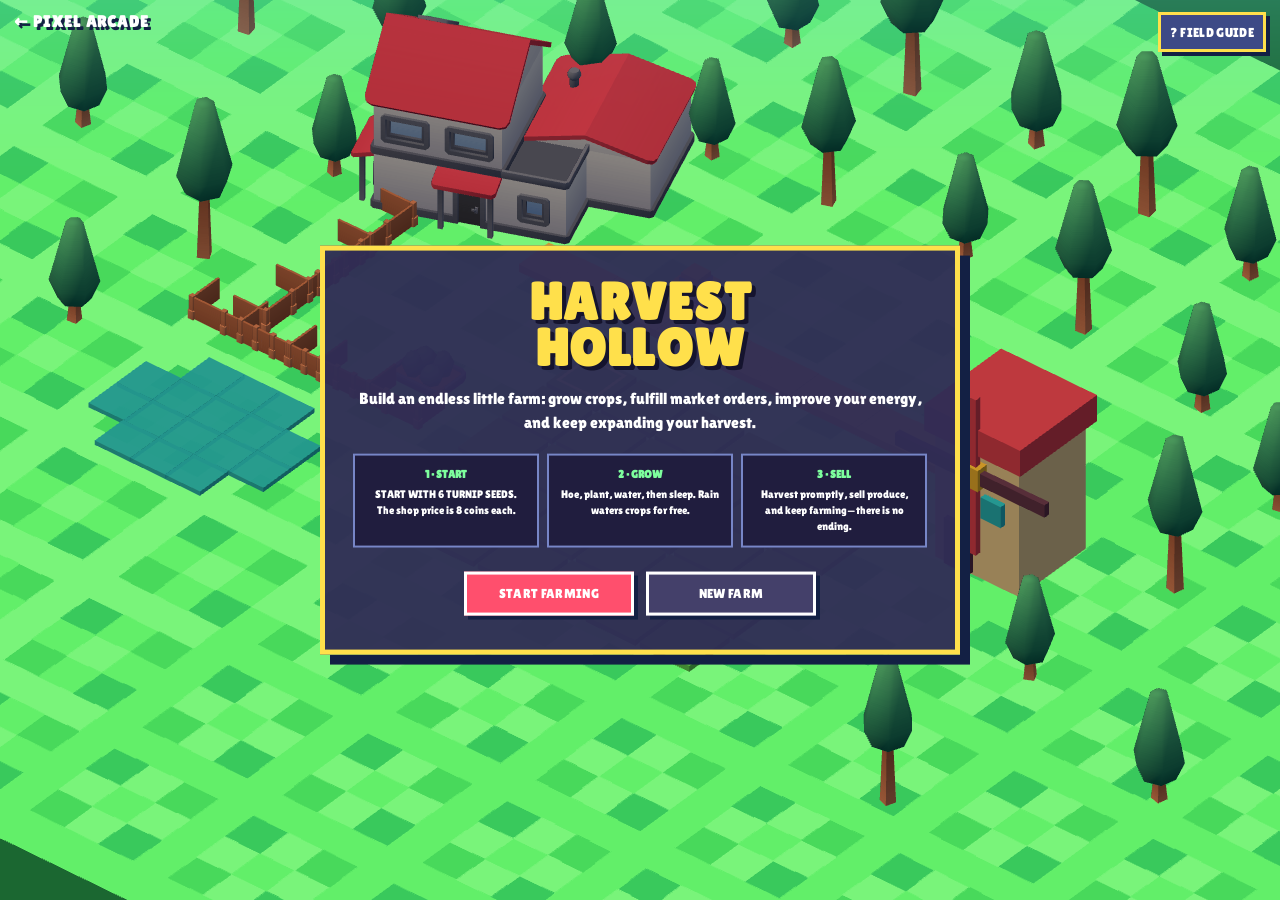
==== commit f8d1f633: "[verified] fix: clarify Harvest Hollow weather and rot" ====
--- a/farmstead/index.html
+++ b/farmstead/index.html
@@ -14,15 +14,15 @@
 <body class="menu-mode" data-aesthetic="voxel-farm"><main class="shell"><canvas id="game" aria-label="Colorful 3D voxel farming game"></canvas><div class="hud">
 <a class="brand" href="/">← PIXEL ARCADE</a>
 <div class="stats"><div class="stat"><small>DAY · WEATHER</small><strong><span id="day">1</span> · <span id="weather">SUNNY</span></strong></div><div class="stat"><small>COINS</small><strong>◈ <span id="coins">60</span></strong></div><div class="stat"><small>ENERGY</small><strong><span id="energy">14</span>/<span id="max-energy">14</span></strong></div></div>
-<section class="quest"><small>HARVEST BOARD</small><p id="order-text">3 turnips → 35 coins</p><button id="deliver-order" type="button">DELIVER ORDER</button><small>MARKET PRICES</small><p>TURNIP 18 · CARROT 36 · PUMPKIN 70</p></section>
+<section id="quest-card" class="quest"><small>HARVEST BOARD</small><p id="order-text">3 turnips → 35 coins</p><button id="deliver-order" type="button">DELIVER ORDER</button><small>MARKET PRICES</small><p>TURNIP 18 · CARROT 36 · PUMPKIN 70</p><small>RAIN: AUTO-WATERS CROPS + NEW SEEDS</small></section>
 <button id="guide-open" class="guide-button" type="button">? FIELD GUIDE</button>
 <div class="actions"><button id="buy-turnip" type="button">TURNIP SEED · 8</button><button id="buy-carrot" type="button">CARROT · DAY 2</button><button id="buy-pumpkin" type="button">PUMPKIN · DAY 4</button><button id="buy-energy" type="button">+1 MAX ENERGY · 80</button><button id="sell-all" type="button">SELL BASKET</button><button id="end-day" type="button">SLEEP / NEXT DAY</button></div>
-<div id="toolbelt" class="toolbelt"><button id="tool-hoe" class="tool active" data-tool="hoe">HOE<span>1</span></button><button id="tool-water" class="tool" data-tool="water">WATER<span>2</span></button><button id="tool-turnip" class="tool" data-tool="turnip">TURNIP<span id="turnip-count">6</span></button><button id="tool-carrot" class="tool" data-tool="carrot">CARROT<span id="carrot-count">0</span></button><button id="tool-pumpkin" class="tool" data-tool="pumpkin">PUMPKIN<span id="pumpkin-count">0</span></button><button id="tool-harvest" class="tool" data-tool="harvest">HARVEST<span>6</span></button></div>
+<div id="toolbelt" class="toolbelt"><button id="tool-hoe" class="tool active" data-tool="hoe">HOE<span>1</span></button><button id="tool-water" class="tool" data-tool="water">WATER<span>2</span></button><button id="tool-turnip" class="tool" data-tool="turnip">TURNIP<span id="turnip-count">6</span></button><button id="tool-carrot" class="tool" data-tool="carrot">CARROT<span id="carrot-count">0</span></button><button id="tool-pumpkin" class="tool" data-tool="pumpkin">PUMPKIN<span id="pumpkin-count">0</span></button><button id="tool-harvest" class="tool" data-tool="harvest">HARVEST<span id="ready-count">0</span></button></div>
 <button id="pause-toggle" class="pause-toggle" type="button" aria-label="Pause game">Ⅱ</button><div id="message" class="message"></div>
 <section id="menu" class="panel"><h1>HARVEST<br>HOLLOW</h1><p>Build an endless little farm: grow crops, fulfill market orders, improve your energy, and keep expanding your harvest.</p><div class="features"><div class="feature"><strong>1 · START</strong>START WITH 6 TURNIP SEEDS. The shop price is 8 coins each.</div><div class="feature"><strong>2 · GROW</strong>Hoe, plant, water, then sleep. Rain waters crops for free.</div><div class="feature"><strong>3 · SELL</strong>Harvest promptly, sell produce, and keep farming—there is no ending.</div></div><button id="start" type="button">START FARMING</button><button id="new-game" class="secondary" type="button">NEW FARM</button></section>
 <section id="pause" class="panel hidden"><h1>PAUSED</h1><p>Your crops and farmer are waiting.</p><button id="resume" type="button">KEEP FARMING</button><button class="secondary menu-return" type="button">MAIN MENU</button></section>
-<section id="field-guide" class="panel guide-panel hidden"><h1>FIELD GUIDE</h1><div class="guide-grid"><div class="guide-step"><strong>STARTING SUPPLIES</strong>START WITH 6 TURNIP SEEDS. “8” in the shop is the coin price of one more seed.</div><div class="guide-step"><strong>CROP GUIDE</strong>TURNIP · 1 DAY · SELLS 18<br>CARROT · 2 DAYS · SELLS 36<br>PUMPKIN · 3 DAYS · SELLS 70</div><div class="guide-step"><strong>RAIN</strong>RAIN WATERS EVERY PLANTED CROP, including seeds planted during that rainy day. No watering can needed.</div><div class="guide-step"><strong>HARVEST WINDOW</strong>MATURE CROPS ROT when the third ready day begins. Harvest within two ready days; rotten crops return to tilled soil.</div><div class="guide-step"><strong>ENERGY</strong>Spend 80 coins to permanently add +1 maximum energy, up to 20. Sleeping refills it.</div><div class="guide-step"><strong>ENDLESS FARM</strong>Orders repeat forever. The windmill is scenery, not a finish line.</div></div><p><b>How to farm:</b> Hoe grass → plant a seed → water it (unless raining) → sleep → harvest when ready.<br><b>Desktop:</b> arrows/WASD select, 1–6 tools, Space acts, P pauses. <b>Mobile:</b> choose a tool and tap a plot.</p><button id="guide-close" type="button">BACK TO FARM</button></section>
+<section id="field-guide" class="panel guide-panel hidden"><h1>FIELD GUIDE</h1><div class="guide-grid"><div class="guide-step"><strong>STARTING SUPPLIES</strong>START WITH 6 TURNIP SEEDS. “8” in the shop is the coin price of one more seed.</div><div class="guide-step"><strong>CROP GUIDE</strong>TURNIP · 1 DAY · SELLS 18<br>CARROT · 2 DAYS · SELLS 36<br>PUMPKIN · 3 DAYS · SELLS 70</div><div class="guide-step"><strong>RAIN</strong>RAIN WATERS EVERY PLANTED CROP, including seeds planted during that rainy day. No watering can needed.</div><div class="guide-step"><strong>ROT</strong>UNWATERED CROPS DO NOT GROW and rot after two consecutive dry days. MATURE CROPS ROT when their third ready day begins. Rotten crops return to tilled soil.</div><div class="guide-step"><strong>ENERGY</strong>Spend 80 coins to permanently add +1 maximum energy, up to 20. Sleeping refills it.</div><div class="guide-step"><strong>ENDLESS FARM</strong>Orders repeat forever. The windmill is scenery, not a finish line.</div></div><p><b>How to farm:</b> Hoe grass → plant a seed → water it (unless raining) → sleep → harvest when ready.<br><b>Desktop:</b> arrows/WASD select, 1–6 tools, Space acts, P pauses. <b>Mobile:</b> choose a tool and tap a plot.</p><button id="guide-close" type="button">BACK TO FARM</button></section>
 <section id="tutorial" class="tutorial hidden"><small id="tutorial-progress">FIRST HARVEST · 1/5</small><h2 id="tutorial-title">HOE YOUR FIRST PLOT</h2><p id="tutorial-copy">Select HOE, then tap the glowing field plot.</p><button id="tutorial-next" type="button">NEXT TIP</button><button id="tutorial-skip" class="skip" type="button">SKIP GUIDE</button></section>
-<div id="night-transition" class="night-transition" aria-live="polite"><strong>GOOD NIGHT</strong><span>A new day is beginning…</span></div>
+<div id="night-transition" class="night-transition" aria-live="assertive"><strong>GOOD NIGHT</strong><span id="night-transition-copy">A new day is beginning…</span></div>
 </div></main>
 <script>window.__errors=[];addEventListener('error',e=>window.__errors.push(String(e.error||e.message)));addEventListener('unhandledrejection',e=>window.__errors.push(String(e.reason)));window.__game={ready:false,state:'LOADING'};</script><script type="module">import './game.js';</script></body></html>
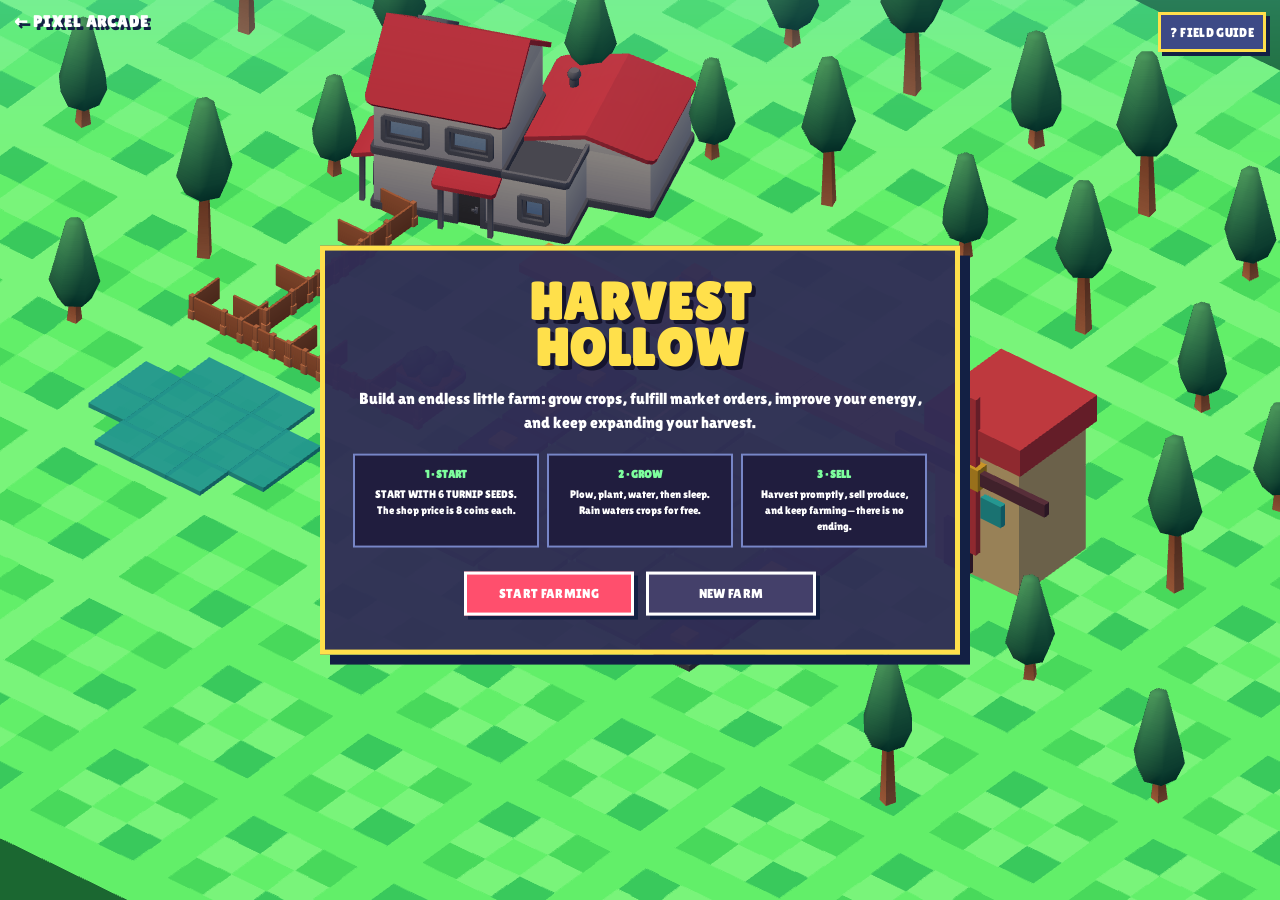
==== commit 8fba7ca3: "[verified] feat: expand Harvest Hollow farm progression" ====
--- a/farmstead/index.html
+++ b/farmstead/index.html
@@ -7,22 +7,22 @@
 <title>Harvest Hollow</title>
 <style>
 @font-face{font-family:'Lilita One';src:url('./assets/fonts/LilitaOne-Regular.ttf') format('truetype');font-style:normal;font-weight:400;font-display:swap}
-:root{color-scheme:dark;--ink:#132044;--panel:#1b2858f5;--cream:#ffffff;--gold:#ffe04b;--leaf:#7dff9d;--soil:#bd543e;--blue:#28d9eb;--coral:#ff4f6d;--lav:#7786c7}*{box-sizing:border-box}html,body{margin:0;width:100%;height:100%;overflow:hidden;background:var(--ink);color:var(--cream);font-family:'Lilita One',system-ui,sans-serif}button{font-family:'Lilita One',system-ui,sans-serif;letter-spacing:.025em}.shell,#game{width:100%;height:100%}.shell{position:relative}#game{display:block;touch-action:none;image-rendering:auto}.hud{position:absolute;inset:0;pointer-events:none}.brand{position:absolute;left:14px;top:12px;color:var(--cream);font-weight:1000;letter-spacing:.08em;text-decoration:none;text-shadow:3px 3px var(--ink);pointer-events:auto}.stats{position:absolute;left:50%;top:10px;display:flex;gap:8px;transform:translateX(-50%)}.stat{min-width:104px;padding:8px 11px;text-align:center;background:var(--panel);border:3px solid var(--gold);box-shadow:5px 5px var(--ink)}.stat small{display:block;color:var(--leaf);font-size:12px}.stat strong{font-size:17px}.quest{pointer-events:auto;position:absolute;left:14px;top:54px;width:210px;padding:12px;background:var(--panel);border:3px solid var(--gold);box-shadow:5px 5px var(--ink)}.quest small{color:var(--gold);font-weight:900}.quest p{margin:6px 0;font-size:14px;line-height:1.35}#deliver-order{display:block;width:100%;min-height:32px;margin:5px 0 7px;padding:4px 6px;border:2px solid var(--cream);background:#626282;color:var(--cream);cursor:pointer;box-shadow:3px 3px var(--ink)}.progress{height:9px;background:#17142e;border:2px solid var(--cream)}.progress span{display:block;height:100%;width:0;background:linear-gradient(90deg,var(--leaf),var(--gold))}.actions{position:absolute;right:14px;top:99px;display:grid;width:160px;gap:7px;pointer-events:auto}.actions button,.tool,.panel button,.guide-button{min-height:44px;padding:9px;border:3px solid var(--cream);background:#3d4a86;color:var(--cream);font:900 13px inherit;cursor:pointer;box-shadow:4px 4px var(--ink)}.actions button:hover,.tool:hover,.panel button:hover,.guide-button:hover{background:#5b5683}.guide-button{position:absolute;right:14px;top:12px;pointer-events:auto;border-color:var(--gold);min-height:40px}.toolbelt{position:absolute;left:50%;bottom:14px;display:flex;gap:6px;max-width:calc(100% - 24px);padding:8px;transform:translateX(-50%);background:var(--panel);border:3px solid var(--gold);box-shadow:6px 6px var(--ink);pointer-events:auto}.tool{position:relative;min-width:82px;min-height:50px}.tool span{display:block;color:var(--leaf);font-size:10px}.tool.active{background:var(--coral);border-color:var(--gold);transform:translateY(-3px)}button:disabled{opacity:.45;cursor:not-allowed}.pause-toggle{position:absolute;right:16px;bottom:16px;width:44px;height:44px;border:3px solid var(--gold);background:var(--panel);color:var(--cream);font:bold 19px inherit;box-shadow:4px 4px var(--ink);pointer-events:auto}.message{position:absolute;left:50%;bottom:90px;max-width:min(520px,calc(100% - 28px));padding:10px 14px;transform:translate(-50%,16px);opacity:0;background:var(--panel);border:3px solid var(--gold);box-shadow:4px 4px var(--ink);font-weight:900;text-align:center;transition:.15s}.message.show{opacity:1;transform:translate(-50%,0)}.panel{position:absolute;left:50%;top:50%;width:min(640px,calc(100% - 28px));padding:28px;transform:translate(-50%,-50%);background:#302d56f5;border:5px solid var(--gold);box-shadow:10px 10px var(--ink);text-align:center;pointer-events:auto}.panel.hidden{display:none}.panel h1{margin:0;color:var(--gold);font-size:52px;line-height:.88;letter-spacing:.03em;text-shadow:4px 4px #15142e}.panel p{line-height:1.55}.panel button{margin:6px;min-width:170px;background:var(--coral)}.panel button.secondary{background:#44406a}.features{display:grid;grid-template-columns:repeat(3,1fr);gap:8px;margin:18px 0}.feature{padding:11px;background:#201d3e;border:2px solid var(--lav);font-size:11px;line-height:1.45}.feature strong{display:block;color:var(--leaf);margin-bottom:4px}.guide-panel{text-align:left}.guide-panel h1{text-align:center;font-size:42px}.guide-grid{display:grid;grid-template-columns:repeat(2,1fr);gap:10px;margin:16px 0}.guide-step{padding:12px;background:#201d3e;border:2px solid var(--lav);font-size:12px;line-height:1.5}.guide-step strong{display:block;color:var(--gold);font-size:14px}.tutorial{position:absolute;left:14px;bottom:94px;width:min(430px,calc(100% - 24px));padding:16px;transform:none;background:#302d56f7;border:4px solid var(--gold);box-shadow:7px 7px var(--ink);pointer-events:auto}.tutorial.hidden{display:none}.tutorial small{color:var(--leaf);font-weight:900}.tutorial h2{margin:4px 0 8px;color:var(--gold);font-size:18px}.tutorial p{margin:0 0 10px;font-size:12px;line-height:1.45}.tutorial button{padding:8px 12px;border:2px solid var(--cream);background:var(--coral);color:white;font:bold 11px inherit;cursor:pointer}.tutorial .skip{float:right;background:#44406a}.menu-mode .stats,.menu-mode .quest,.menu-mode .actions,.menu-mode .toolbelt,.menu-mode .pause-toggle,.menu-mode .message{display:none!important}.night-transition{position:absolute;inset:0;z-index:30;display:flex;flex-direction:column;align-items:center;justify-content:center;gap:8px;opacity:0;visibility:hidden;background:radial-gradient(circle at 50% 25%,#35477ad9,#090e2bf5 72%);color:#ffe68a;font-size:42px;letter-spacing:.08em;text-shadow:4px 4px #090e2b;transition:opacity .28s,visibility 0s linear .28s;pointer-events:none}.night-transition span{color:#fff;font-size:18px;letter-spacing:.03em}.night-transition.show{opacity:1;visibility:visible;transition:opacity .28s;pointer-events:auto}
-@media(max-width:780px){.brand{font-size:11px}.guide-button{top:8px;right:8px;min-height:38px;padding:6px 9px;font-size:10px}.stats{top:44px;width:calc(100% - 16px);gap:4px}.stat{min-width:0;flex:1;padding:7px 3px;border-width:2px}.stat small{font-size:10px}.stat strong{font-size:13px}.quest{left:8px;top:101px;width:174px;padding:9px;border-width:2px}.quest small{font-size:11px}.quest p{font-size:11px}.actions{right:8px;top:101px;width:132px}.actions button{min-height:44px;padding:5px;font-size:10px;border-width:2px}.toolbelt{bottom:7px;display:grid;grid-template-columns:repeat(6,minmax(0,1fr));gap:3px;width:calc(100% - 12px);max-width:none;padding:5px;border-width:2px}.tool{min-width:0;min-height:48px;padding:4px 1px;font-size:9px;border-width:2px}.tool span{font-size:10px}.pause-toggle{right:7px;bottom:66px;width:44px;height:44px}.message{bottom:68px;font-size:13px}.panel{max-height:calc(100% - 20px);overflow:auto;padding:16px}.panel h1{font-size:40px}.panel p{font-size:14px}.features,.guide-grid{grid-template-columns:1fr}.feature,.guide-step{font-size:13px}.guide-step strong{font-size:15px}.tutorial{left:50%;bottom:68px;padding:13px;transform:translateX(-50%)}.tutorial h2{font-size:17px}.tutorial p{font-size:12px}.night-transition{font-size:34px}.night-transition span{font-size:16px}}
+:root{color-scheme:dark;--ink:#132044;--panel:#1b2858f5;--cream:#ffffff;--gold:#ffe04b;--leaf:#7dff9d;--soil:#bd543e;--blue:#28d9eb;--coral:#ff4f6d;--lav:#7786c7}*{box-sizing:border-box}html,body{margin:0;width:100%;height:100%;overflow:hidden;background:var(--ink);color:var(--cream);font-family:'Lilita One',system-ui,sans-serif}button{font-family:'Lilita One',system-ui,sans-serif;letter-spacing:.025em}.shell,#game{width:100%;height:100%}.shell{position:relative}#game{display:block;touch-action:none;image-rendering:auto}.hud{position:absolute;inset:0;pointer-events:none}.brand{position:absolute;left:14px;top:12px;color:var(--cream);font-weight:1000;letter-spacing:.08em;text-decoration:none;text-shadow:3px 3px var(--ink);pointer-events:auto}.stats{position:absolute;left:50%;top:10px;display:flex;gap:8px;transform:translateX(-50%)}.stat{min-width:104px;padding:8px 11px;text-align:center;background:var(--panel);border:3px solid var(--gold);box-shadow:5px 5px var(--ink)}.stat small{display:block;color:var(--leaf);font-size:12px}.stat strong{font-size:17px}.quest{pointer-events:auto;position:absolute;left:14px;top:54px;width:210px;padding:12px;background:var(--panel);border:3px solid var(--gold);box-shadow:5px 5px var(--ink)}.quest small{color:var(--gold);font-weight:900}.quest p{margin:6px 0;font-size:14px;line-height:1.35}#deliver-order,.plot-button{display:block;width:100%;min-height:44px;margin:5px 0 7px;padding:4px 6px;border:2px solid var(--cream);background:#626282;color:var(--cream);cursor:pointer;box-shadow:3px 3px var(--ink)}.plot-button{position:absolute;left:14px;bottom:18px;width:210px;pointer-events:auto}.progress{height:9px;background:#17142e;border:2px solid var(--cream)}.progress span{display:block;height:100%;width:0;background:linear-gradient(90deg,var(--leaf),var(--gold))}.actions{position:absolute;right:14px;top:99px;display:grid;width:160px;gap:7px;pointer-events:auto}.actions button,.tool,.panel button,.guide-button{min-height:44px;padding:9px;border:3px solid var(--cream);background:#3d4a86;color:var(--cream);font:900 13px inherit;cursor:pointer;box-shadow:4px 4px var(--ink)}.actions button:hover,.tool:hover,.panel button:hover,.guide-button:hover{background:#5b5683}.guide-button{position:absolute;right:14px;top:12px;pointer-events:auto;border-color:var(--gold);min-height:40px}.toolbelt{position:absolute;left:50%;bottom:14px;display:flex;gap:6px;max-width:calc(100% - 24px);padding:8px;transform:translateX(-50%);background:var(--panel);border:3px solid var(--gold);box-shadow:6px 6px var(--ink);pointer-events:auto}.tool{position:relative;min-width:82px;min-height:50px}.tool span{display:block;color:var(--leaf);font-size:10px}.tool.active{background:var(--coral);border-color:var(--gold);transform:translateY(-3px)}button:disabled{opacity:.45;cursor:not-allowed}.pause-toggle{position:absolute;right:16px;bottom:16px;width:44px;height:44px;border:3px solid var(--gold);background:var(--panel);color:var(--cream);font:bold 19px inherit;box-shadow:4px 4px var(--ink);pointer-events:auto}.message{position:absolute;left:50%;bottom:90px;max-width:min(520px,calc(100% - 28px));padding:10px 14px;transform:translate(-50%,16px);opacity:0;background:var(--panel);border:3px solid var(--gold);box-shadow:4px 4px var(--ink);font-weight:900;text-align:center;transition:.15s}.message.show{opacity:1;transform:translate(-50%,0)}.panel{position:absolute;left:50%;top:50%;width:min(640px,calc(100% - 28px));padding:28px;transform:translate(-50%,-50%);background:#302d56f5;border:5px solid var(--gold);box-shadow:10px 10px var(--ink);text-align:center;pointer-events:auto}.panel.hidden{display:none}.panel h1{margin:0;color:var(--gold);font-size:52px;line-height:.88;letter-spacing:.03em;text-shadow:4px 4px #15142e}.panel p{line-height:1.55}.panel button{margin:6px;min-width:170px;background:var(--coral)}.panel button.secondary{background:#44406a}.features{display:grid;grid-template-columns:repeat(3,1fr);gap:8px;margin:18px 0}.feature{padding:11px;background:#201d3e;border:2px solid var(--lav);font-size:11px;line-height:1.45}.feature strong{display:block;color:var(--leaf);margin-bottom:4px}.guide-panel{text-align:left}.guide-panel h1{text-align:center;font-size:42px}.guide-grid{display:grid;grid-template-columns:repeat(2,1fr);gap:10px;margin:16px 0}.guide-step{padding:12px;background:#201d3e;border:2px solid var(--lav);font-size:12px;line-height:1.5}.guide-step strong{display:block;color:var(--gold);font-size:14px}.tutorial{position:absolute;left:14px;bottom:94px;width:min(430px,calc(100% - 24px));padding:16px;transform:none;background:#302d56f7;border:4px solid var(--gold);box-shadow:7px 7px var(--ink);pointer-events:auto}.tutorial.hidden{display:none}.tutorial small{color:var(--leaf);font-weight:900}.tutorial h2{margin:4px 0 8px;color:var(--gold);font-size:18px}.tutorial p{margin:0 0 10px;font-size:12px;line-height:1.45}.tutorial button{padding:8px 12px;border:2px solid var(--cream);background:var(--coral);color:white;font:bold 11px inherit;cursor:pointer}.tutorial .skip{float:right;background:#44406a}.menu-mode .stats,.menu-mode .quest,.menu-mode .plot-button,.menu-mode .actions,.menu-mode .toolbelt,.menu-mode .pause-toggle,.menu-mode .message{display:none!important}.night-transition{position:absolute;inset:0;z-index:30;display:flex;flex-direction:column;align-items:center;justify-content:center;gap:8px;opacity:0;visibility:hidden;background:radial-gradient(circle at 50% 25%,#35477ad9,#090e2bf5 72%);color:#ffe68a;font-size:42px;letter-spacing:.08em;text-shadow:4px 4px #090e2b;transition:opacity .28s,visibility 0s linear .28s;pointer-events:none}.night-transition span{color:#fff;font-size:18px;letter-spacing:.03em}.night-transition.show{opacity:1;visibility:visible;transition:opacity .28s;pointer-events:auto}
+@media(max-width:780px){.brand{font-size:11px}.guide-button{top:8px;right:8px;min-height:38px;padding:6px 9px;font-size:10px}.stats{top:44px;width:calc(100% - 16px);gap:4px}.stat{min-width:0;flex:1;padding:7px 3px;border-width:2px}.stat small{font-size:10px}.stat strong{font-size:13px}.quest{left:8px;top:101px;width:174px;padding:9px;border-width:2px}.quest small{font-size:11px}.quest p{font-size:11px}.plot-button{left:8px;bottom:72px;width:174px}.actions{right:8px;top:101px;width:132px}.actions button{min-height:44px;padding:5px;font-size:10px;border-width:2px}.toolbelt{bottom:7px;display:grid;grid-template-columns:repeat(6,minmax(0,1fr));gap:3px;width:calc(100% - 12px);max-width:none;padding:5px;border-width:2px}.tool{min-width:0;min-height:48px;padding:4px 1px;font-size:9px;border-width:2px}.tool span{font-size:10px}.pause-toggle{right:7px;bottom:66px;width:44px;height:44px}.message{bottom:120px;font-size:13px}.panel{max-height:calc(100% - 20px);overflow:auto;padding:16px}.panel h1{font-size:40px}.panel p{font-size:14px}.features,.guide-grid{grid-template-columns:1fr}.feature,.guide-step{font-size:13px}.guide-step strong{font-size:15px}.tutorial{left:50%;bottom:68px;padding:13px;transform:translateX(-50%)}.tutorial h2{font-size:17px}.tutorial p{font-size:12px}.night-transition{font-size:34px}.night-transition span{font-size:16px}}
 </style>
 </head>
 <body class="menu-mode" data-aesthetic="voxel-farm"><main class="shell"><canvas id="game" aria-label="Colorful 3D voxel farming game"></canvas><div class="hud">
 <a class="brand" href="/">← PIXEL ARCADE</a>
 <div class="stats"><div class="stat"><small>DAY · WEATHER</small><strong><span id="day">1</span> · <span id="weather">SUNNY</span></strong></div><div class="stat"><small>COINS</small><strong>◈ <span id="coins">60</span></strong></div><div class="stat"><small>ENERGY</small><strong><span id="energy">14</span>/<span id="max-energy">14</span></strong></div></div>
-<section id="quest-card" class="quest"><small>HARVEST BOARD</small><p id="order-text">3 turnips → 35 coins</p><button id="deliver-order" type="button">DELIVER ORDER</button><small>MARKET PRICES</small><p>TURNIP 18 · CARROT 36 · PUMPKIN 70</p><small>RAIN: AUTO-WATERS CROPS + NEW SEEDS</small></section>
+<section id="quest-card" class="quest"><small>HARVEST BOARD</small><p id="order-text">3 turnips → 35 coins</p><button id="deliver-order" type="button">DELIVER ORDER</button><small>MARKET PRICES</small><p>TURNIP 18 · CARROT 36 · PUMPKIN 70</p><small>RAIN: AUTO-WATERS CROPS + NEW SEEDS</small></section><button id="buy-plot" class="plot-button" type="button">BUY PLOT · 60 · 20/30</button>
 <button id="guide-open" class="guide-button" type="button">? FIELD GUIDE</button>
 <div class="actions"><button id="buy-turnip" type="button">TURNIP SEED · 8</button><button id="buy-carrot" type="button">CARROT · DAY 2</button><button id="buy-pumpkin" type="button">PUMPKIN · DAY 4</button><button id="buy-energy" type="button">+1 MAX ENERGY · 80</button><button id="sell-all" type="button">SELL BASKET</button><button id="end-day" type="button">SLEEP / NEXT DAY</button></div>
-<div id="toolbelt" class="toolbelt"><button id="tool-hoe" class="tool active" data-tool="hoe">HOE<span>1</span></button><button id="tool-water" class="tool" data-tool="water">WATER<span>2</span></button><button id="tool-turnip" class="tool" data-tool="turnip">TURNIP<span id="turnip-count">6</span></button><button id="tool-carrot" class="tool" data-tool="carrot">CARROT<span id="carrot-count">0</span></button><button id="tool-pumpkin" class="tool" data-tool="pumpkin">PUMPKIN<span id="pumpkin-count">0</span></button><button id="tool-harvest" class="tool" data-tool="harvest">HARVEST<span id="ready-count">0</span></button></div>
+<div id="toolbelt" class="toolbelt"><button id="tool-hoe" class="tool active" data-tool="hoe">PLOW<span>1</span></button><button id="tool-water" class="tool" data-tool="water">WATER<span>2</span></button><button id="tool-turnip" class="tool" data-tool="turnip">TURNIP<span id="turnip-count">6</span></button><button id="tool-carrot" class="tool" data-tool="carrot">CARROT<span id="carrot-count">0</span></button><button id="tool-pumpkin" class="tool" data-tool="pumpkin">PUMPKIN<span id="pumpkin-count">0</span></button><button id="tool-harvest" class="tool" data-tool="harvest">HARVEST<span id="ready-count">0</span></button></div>
 <button id="pause-toggle" class="pause-toggle" type="button" aria-label="Pause game">Ⅱ</button><div id="message" class="message"></div>
-<section id="menu" class="panel"><h1>HARVEST<br>HOLLOW</h1><p>Build an endless little farm: grow crops, fulfill market orders, improve your energy, and keep expanding your harvest.</p><div class="features"><div class="feature"><strong>1 · START</strong>START WITH 6 TURNIP SEEDS. The shop price is 8 coins each.</div><div class="feature"><strong>2 · GROW</strong>Hoe, plant, water, then sleep. Rain waters crops for free.</div><div class="feature"><strong>3 · SELL</strong>Harvest promptly, sell produce, and keep farming—there is no ending.</div></div><button id="start" type="button">START FARMING</button><button id="new-game" class="secondary" type="button">NEW FARM</button></section>
+<section id="menu" class="panel"><h1>HARVEST<br>HOLLOW</h1><p>Build an endless little farm: grow crops, fulfill market orders, improve your energy, and keep expanding your harvest.</p><div class="features"><div class="feature"><strong>1 · START</strong>START WITH 6 TURNIP SEEDS. The shop price is 8 coins each.</div><div class="feature"><strong>2 · GROW</strong>Plow, plant, water, then sleep. Rain waters crops for free.</div><div class="feature"><strong>3 · SELL</strong>Harvest promptly, sell produce, and keep farming—there is no ending.</div></div><button id="start" type="button">START FARMING</button><button id="new-game" class="secondary" type="button">NEW FARM</button></section>
 <section id="pause" class="panel hidden"><h1>PAUSED</h1><p>Your crops and farmer are waiting.</p><button id="resume" type="button">KEEP FARMING</button><button class="secondary menu-return" type="button">MAIN MENU</button></section>
-<section id="field-guide" class="panel guide-panel hidden"><h1>FIELD GUIDE</h1><div class="guide-grid"><div class="guide-step"><strong>STARTING SUPPLIES</strong>START WITH 6 TURNIP SEEDS. “8” in the shop is the coin price of one more seed.</div><div class="guide-step"><strong>CROP GUIDE</strong>TURNIP · 1 DAY · SELLS 18<br>CARROT · 2 DAYS · SELLS 36<br>PUMPKIN · 3 DAYS · SELLS 70</div><div class="guide-step"><strong>RAIN</strong>RAIN WATERS EVERY PLANTED CROP, including seeds planted during that rainy day. No watering can needed.</div><div class="guide-step"><strong>ROT</strong>UNWATERED CROPS DO NOT GROW and rot after two consecutive dry days. MATURE CROPS ROT when their third ready day begins. Rotten crops return to tilled soil.</div><div class="guide-step"><strong>ENERGY</strong>Spend 80 coins to permanently add +1 maximum energy, up to 20. Sleeping refills it.</div><div class="guide-step"><strong>ENDLESS FARM</strong>Orders repeat forever. The windmill is scenery, not a finish line.</div></div><p><b>How to farm:</b> Hoe grass → plant a seed → water it (unless raining) → sleep → harvest when ready.<br><b>Desktop:</b> arrows/WASD select, 1–6 tools, Space acts, P pauses. <b>Mobile:</b> choose a tool and tap a plot.</p><button id="guide-close" type="button">BACK TO FARM</button></section>
-<section id="tutorial" class="tutorial hidden"><small id="tutorial-progress">FIRST HARVEST · 1/5</small><h2 id="tutorial-title">HOE YOUR FIRST PLOT</h2><p id="tutorial-copy">Select HOE, then tap the glowing field plot.</p><button id="tutorial-next" type="button">NEXT TIP</button><button id="tutorial-skip" class="skip" type="button">SKIP GUIDE</button></section>
+<section id="field-guide" class="panel guide-panel hidden"><h1>FIELD GUIDE</h1><div class="guide-grid"><div class="guide-step"><strong>STARTING SUPPLIES</strong>START WITH 6 TURNIP SEEDS. “8” in the shop is the coin price of one more seed.</div><div class="guide-step"><strong>FIELD EXPANSION</strong>START WITH 20 PLOTS in a centered field. BUY ANOTHER PLOT FOR 60 COINS until all 30 are open.</div><div class="guide-step"><strong>CROP GUIDE</strong>TURNIP · 1 DAY · SELLS 18<br>CARROT · 2 DAYS · SELLS 36<br>PUMPKIN · 3 DAYS · SELLS 70</div><div class="guide-step"><strong>RAIN</strong>RAIN WATERS EVERY PLANTED CROP, including seeds planted during that rainy day. No watering can needed.</div><div class="guide-step"><strong>ROT</strong>UNWATERED CROPS DO NOT GROW and rot after two consecutive dry days. MATURE CROPS ROT when their third ready day begins. Rotten crops return to tilled soil.</div><div class="guide-step"><strong>ENERGY</strong>Spend 80 coins to permanently add +1 maximum energy, up to 25. Sleeping refills it.</div><div class="guide-step"><strong>ENDLESS FARM</strong>Orders repeat forever. The windmill is scenery, not a finish line.</div></div><p><b>How to farm:</b> Plow grass → plant a seed → water it (unless raining) → sleep → harvest when ready.<br><b>Desktop:</b> arrows/WASD select, 1–6 tools, Space acts, P pauses. <b>Mobile:</b> choose a tool and tap a plot.</p><button id="guide-close" type="button">BACK TO FARM</button></section>
+<section id="tutorial" class="tutorial hidden"><small id="tutorial-progress">FIRST HARVEST · 1/5</small><h2 id="tutorial-title">PLOW YOUR FIRST PLOT</h2><p id="tutorial-copy">Select PLOW, then tap the glowing field plot.</p><button id="tutorial-next" type="button">NEXT TIP</button><button id="tutorial-skip" class="skip" type="button">SKIP GUIDE</button></section>
 <div id="night-transition" class="night-transition" aria-live="assertive"><strong>GOOD NIGHT</strong><span id="night-transition-copy">A new day is beginning…</span></div>
 </div></main>
 <script>window.__errors=[];addEventListener('error',e=>window.__errors.push(String(e.error||e.message)));addEventListener('unhandledrejection',e=>window.__errors.push(String(e.reason)));window.__game={ready:false,state:'LOADING'};</script><script type="module">import './game.js';</script></body></html>
